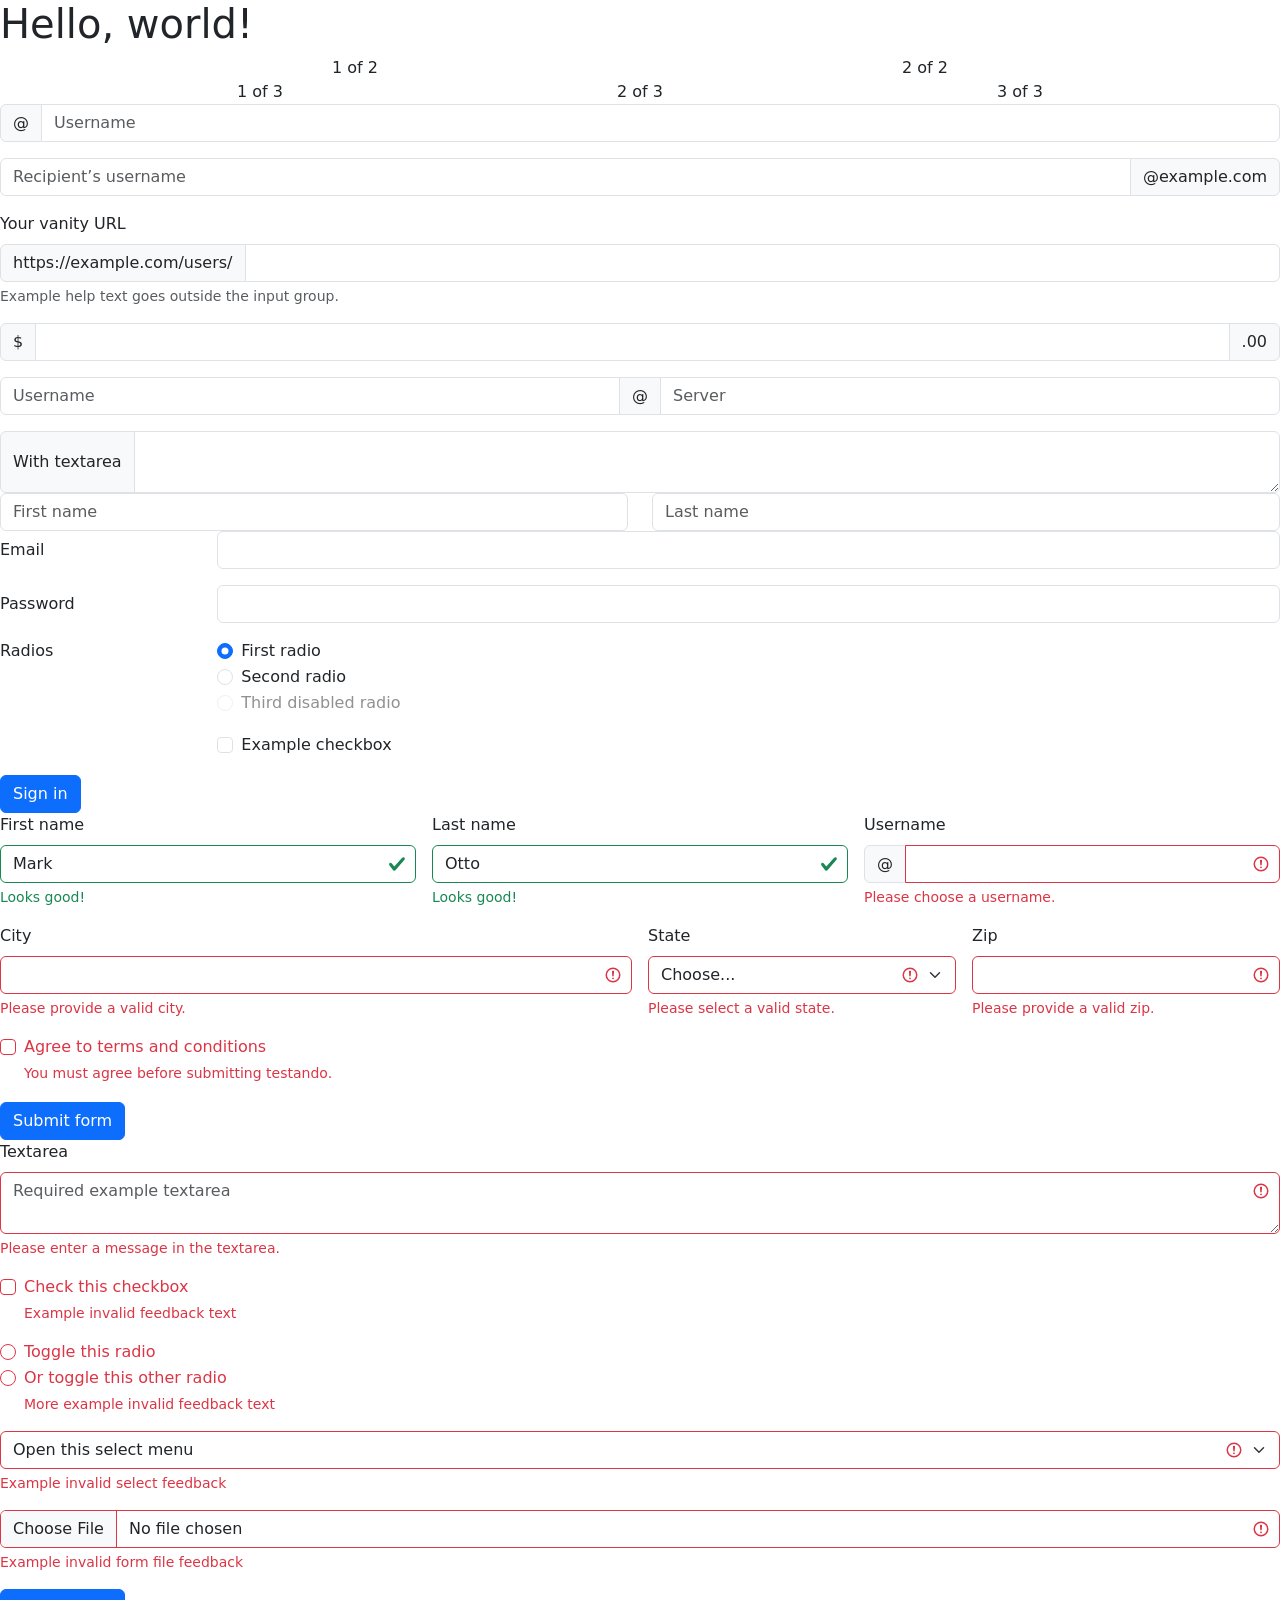
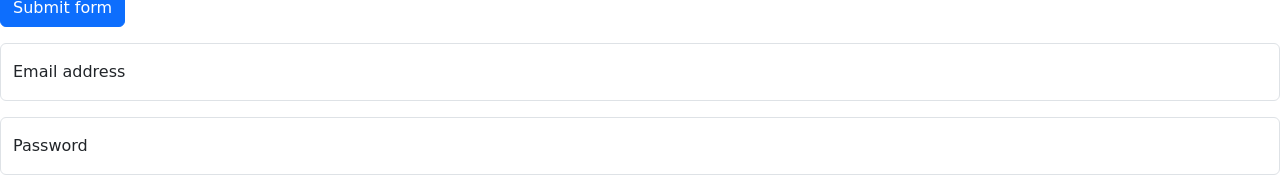
==== bootStrap.html @ ef49e244 "Testando o bootstrap" ====
<!doctype html>
<html lang="en">

<head>
    <meta charset="utf-8">
    <meta name="viewport" content="width=device-width, initial-scale=1">
    <title>Bootstrap demo</title>
    <link href="https://cdn.jsdelivr.net/npm/bootstrap@5.3.8/dist/css/bootstrap.min.css" rel="stylesheet"
        integrity="sha384-sRIl4kxILFvY47J16cr9ZwB07vP4J8+LH7qKQnuqkuIAvNWLzeN8tE5YBujZqJLB" crossorigin="anonymous">
</head>

<body>
    <h1>Hello, world!</h1>
    <div class="container text-center">
        <div class="row">
            <div class="col">
                1 of 2
            </div>
            <div class="col">
                2 of 2
            </div>
        </div>
        <div class="row">
            <div class="col">
                1 of 3
            </div>
            <div class="col">
                2 of 3
            </div>
            <div class="col">
                3 of 3
            </div>
        </div>
    </div>

    <div class="input-group mb-3">
        <span class="input-group-text" id="basic-addon1">@</span>
        <input type="text" class="form-control" placeholder="Username" aria-label="Username"
            aria-describedby="basic-addon1">
    </div>

    <div class="input-group mb-3">
        <input type="text" class="form-control" placeholder="Recipient’s username" aria-label="Recipient’s username"
            aria-describedby="basic-addon2">
        <span class="input-group-text" id="basic-addon2">@example.com</span>
    </div>

    <div class="mb-3">
        <label for="basic-url" class="form-label">Your vanity URL</label>
        <div class="input-group">
            <span class="input-group-text" id="basic-addon3">https://example.com/users/</span>
            <input type="text" class="form-control" id="basic-url" aria-describedby="basic-addon3 basic-addon4">
        </div>
        <div class="form-text" id="basic-addon4">Example help text goes outside the input group.</div>
    </div>

    <div class="input-group mb-3">
        <span class="input-group-text">$</span>
        <input type="text" class="form-control" aria-label="Amount (to the nearest dollar)">
        <span class="input-group-text">.00</span>
    </div>

    <div class="input-group mb-3">
        <input type="text" class="form-control" placeholder="Username" aria-label="Username">
        <span class="input-group-text">@</span>
        <input type="text" class="form-control" placeholder="Server" aria-label="Server">
    </div>

    <div class="input-group">
        <span class="input-group-text">With textarea</span>
        <textarea class="form-control" aria-label="With textarea"></textarea>
    </div>

    <div class="row">
        <div class="col">
            <input type="text" class="form-control" placeholder="First name" aria-label="First name">
        </div>
        <div class="col">
            <input type="text" class="form-control" placeholder="Last name" aria-label="Last name">
        </div>
    </div>
    <form>
        <div class="row mb-3">
            <label for="inputEmail3" class="col-sm-2 col-form-label">Email</label>
            <div class="col-sm-10">
                <input type="email" class="form-control" id="inputEmail3">
            </div>
        </div>
        <div class="row mb-3">
            <label for="inputPassword3" class="col-sm-2 col-form-label">Password</label>
            <div class="col-sm-10">
                <input type="password" class="form-control" id="inputPassword3">
            </div>
        </div>
        <fieldset class="row mb-3">
            <legend class="col-form-label col-sm-2 pt-0">Radios</legend>
            <div class="col-sm-10">
                <div class="form-check">
                    <input class="form-check-input" type="radio" name="gridRadios" id="gridRadios1" value="option1"
                        checked>
                    <label class="form-check-label" for="gridRadios1">
                        First radio
                    </label>
                </div>
                <div class="form-check">
                    <input class="form-check-input" type="radio" name="gridRadios" id="gridRadios2" value="option2">
                    <label class="form-check-label" for="gridRadios2">
                        Second radio
                    </label>
                </div>
                <div class="form-check disabled">
                    <input class="form-check-input" type="radio" name="gridRadios" id="gridRadios3" value="option3"
                        disabled>
                    <label class="form-check-label" for="gridRadios3">
                        Third disabled radio
                    </label>
                </div>
            </div>
        </fieldset>
        <div class="row mb-3">
            <div class="col-sm-10 offset-sm-2">
                <div class="form-check">
                    <input class="form-check-input" type="checkbox" id="gridCheck1">
                    <label class="form-check-label" for="gridCheck1">
                        Example checkbox
                    </label>
                </div>
            </div>
        </div>
        <button type="submit" class="btn btn-primary">Sign in</button>
    </form>

    <form class="row g-3">
        <div class="col-md-4">
            <label for="validationServer01" class="form-label">First name</label>
            <input type="text" class="form-control is-valid" id="validationServer01" value="Mark" required>
            <div class="valid-feedback">
                Looks good!
            </div>
        </div>
        <div class="col-md-4">
            <label for="validationServer02" class="form-label">Last name</label>
            <input type="text" class="form-control is-valid" id="validationServer02" value="Otto" required>
            <div class="valid-feedback">
                Looks good!
            </div>
        </div>
        <div class="col-md-4">
            <label for="validationServerUsername" class="form-label">Username</label>
            <div class="input-group has-validation">
                <span class="input-group-text" id="inputGroupPrepend3">@</span>
                <input type="text" class="form-control is-invalid" id="validationServerUsername"
                    aria-describedby="inputGroupPrepend3 validationServerUsernameFeedback" required>
                <div id="validationServerUsernameFeedback" class="invalid-feedback">
                    Please choose a username.
                </div>
            </div>
        </div>
        <div class="col-md-6">
            <label for="validationServer03" class="form-label">City</label>
            <input type="text" class="form-control is-invalid" id="validationServer03"
                aria-describedby="validationServer03Feedback" required>
            <div id="validationServer03Feedback" class="invalid-feedback">
                Please provide a valid city.
            </div>
        </div>
        <div class="col-md-3">
            <label for="validationServer04" class="form-label">State</label>
            <select class="form-select is-invalid" id="validationServer04" aria-describedby="validationServer04Feedback"
                required>
                <option selected disabled value="">Choose...</option>
                <option>...</option>
            </select>
            <div id="validationServer04Feedback" class="invalid-feedback">
                Please select a valid state.
            </div>
        </div>
        <div class="col-md-3">
            <label for="validationServer05" class="form-label">Zip</label>
            <input type="text" class="form-control is-invalid" id="validationServer05"
                aria-describedby="validationServer05Feedback" required>
            <div id="validationServer05Feedback" class="invalid-feedback">
                Please provide a valid zip.
            </div>
        </div>
        <div class="col-12">
            <div class="form-check">
                <input class="form-check-input is-invalid" type="checkbox" value="" id="invalidCheck3"
                    aria-describedby="invalidCheck3Feedback" required>
                <label class="form-check-label" for="invalidCheck3">
                    Agree to terms and conditions
                </label>
                <div id="invalidCheck3Feedback" class="invalid-feedback">
                    You must agree before submitting testando.
                </div>
            </div>
        </div>
        <div class="col-12">
            <button class="btn btn-primary" type="submit">Submit form</button>
        </div>
    </form>

    <form class="was-validated">
  <div class="mb-3">
    <label for="validationTextarea" class="form-label">Textarea</label>
    <textarea class="form-control" id="validationTextarea" placeholder="Required example textarea" required></textarea>
    <div class="invalid-feedback">
      Please enter a message in the textarea.
    </div>
  </div>

  <div class="form-check mb-3">
    <input type="checkbox" class="form-check-input" id="validationFormCheck1" required>
    <label class="form-check-label" for="validationFormCheck1">Check this checkbox</label>
    <div class="invalid-feedback">Example invalid feedback text</div>
  </div>

  <div class="form-check">
    <input type="radio" class="form-check-input" id="validationFormCheck2" name="radio-stacked" required>
    <label class="form-check-label" for="validationFormCheck2">Toggle this radio</label>
  </div>
  <div class="form-check mb-3">
    <input type="radio" class="form-check-input" id="validationFormCheck3" name="radio-stacked" required>
    <label class="form-check-label" for="validationFormCheck3">Or toggle this other radio</label>
    <div class="invalid-feedback">More example invalid feedback text</div>
  </div>

  <div class="mb-3">
    <select class="form-select" required aria-label="select example">
      <option value="">Open this select menu</option>
      <option value="1">One</option>
      <option value="2">Two</option>
      <option value="3">Three</option>
    </select>
    <div class="invalid-feedback">Example invalid select feedback</div>
  </div>

  <div class="mb-3">
    <input type="file" class="form-control" aria-label="file example" required>
    <div class="invalid-feedback">Example invalid form file feedback</div>
  </div>

  <div class="mb-3">
    <button class="btn btn-primary" type="submit" abled>Submit form</button>
  </div>
</form>

<div class="form-floating mb-3">
  <input type="email" class="form-control" id="floatingInput" placeholder="name@example.com">
  <label for="floatingInput">Email address</label>
</div>
<div class="form-floating">
  <input type="password" class="form-control" id="floatingPassword" placeholder="Password">
  <label for="floatingPassword">Password</label>
</div>
    <script src="https://cdn.jsdelivr.net/npm/bootstrap@5.3.8/dist/js/bootstrap.bundle.min.js"
        integrity="sha384-FKyoEForCGlyvwx9Hj09JcYn3nv7wiPVlz7YYwJrWVcXK/BmnVDxM+D2scQbITxI"
        crossorigin="anonymous"></script>
</body>

</html>
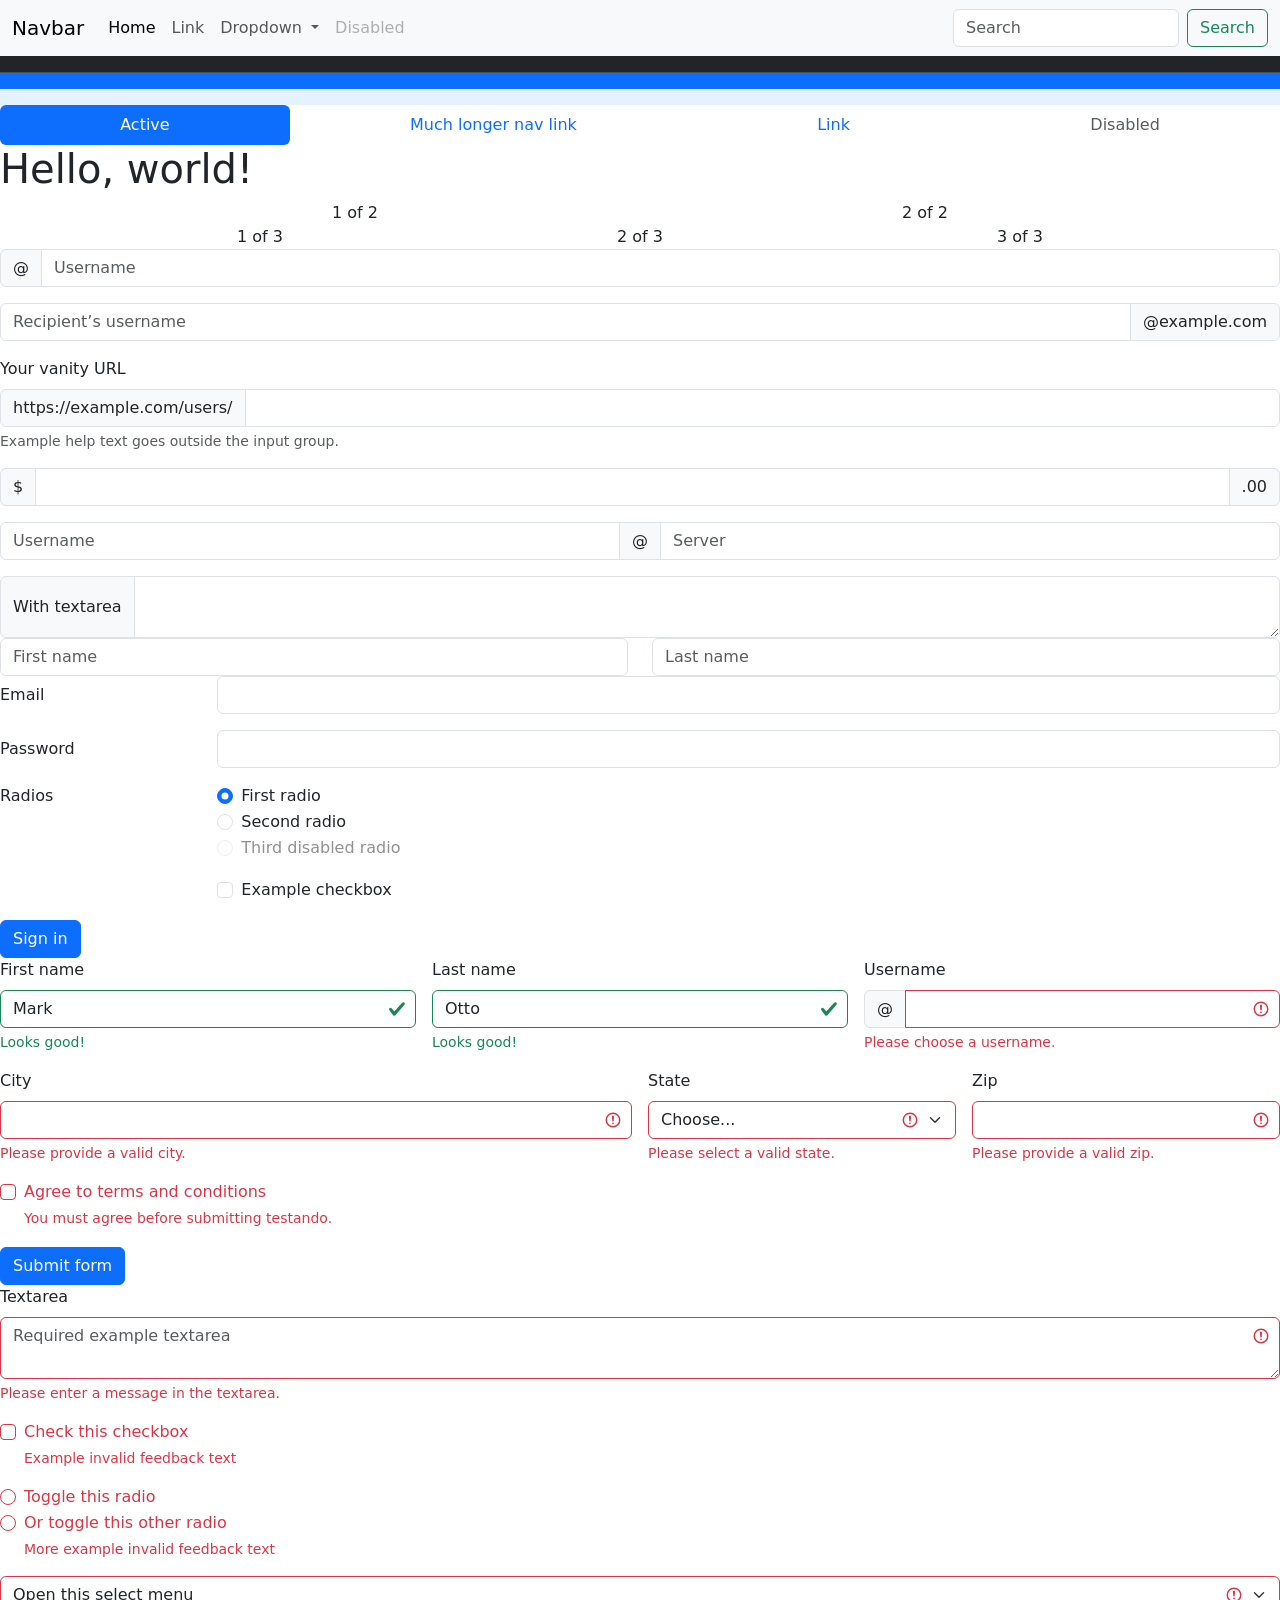
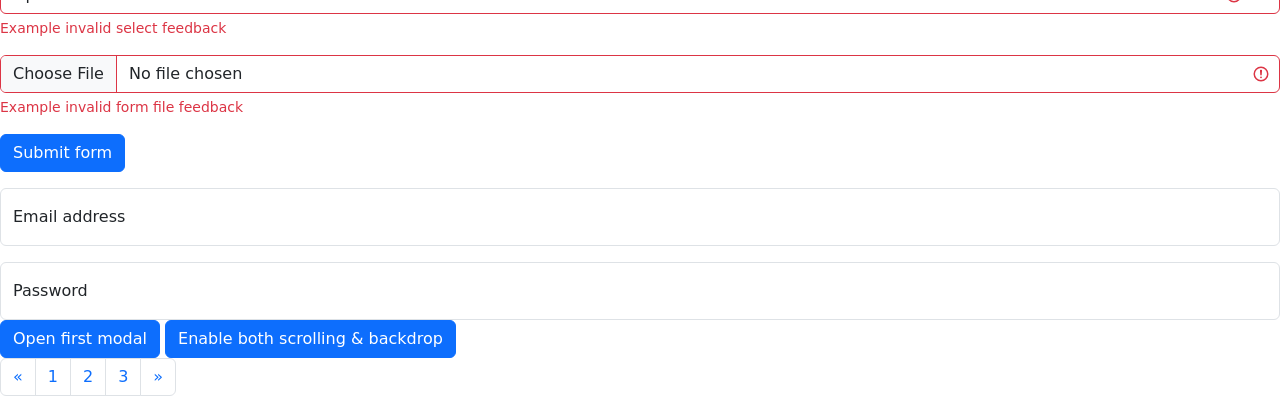
==== commit ee7e240a: "criãção login" ====
--- a/bootStrap.html
+++ b/bootStrap.html
@@ -10,7 +10,76 @@
 </head>
 
 <body>
+    <nav class="navbar navbar-expand-lg bg-body-tertiary">
+        <div class="container-fluid">
+            <a class="navbar-brand" href="#">Navbar</a>
+            <button class="navbar-toggler" type="button" data-bs-toggle="collapse"
+                data-bs-target="#navbarSupportedContent" aria-controls="navbarSupportedContent" aria-expanded="false"
+                aria-label="Toggle navigation">
+                <span class="navbar-toggler-icon"></span>
+            </button>
+            <div class="collapse navbar-collapse" id="navbarSupportedContent">
+                <ul class="navbar-nav me-auto mb-2 mb-lg-0">
+                    <li class="nav-item">
+                        <a class="nav-link active" aria-current="page" href="#">Home</a>
+                    </li>
+                    <li class="nav-item">
+                        <a class="nav-link" href="#">Link</a>
+                    </li>
+                    <li class="nav-item dropdown">
+                        <a class="nav-link dropdown-toggle" href="#" role="button" data-bs-toggle="dropdown"
+                            aria-expanded="false">
+                            Dropdown
+                        </a>
+                        <ul class="dropdown-menu">
+                            <li><a class="dropdown-item" href="#">Action</a></li>
+                            <li><a class="dropdown-item" href="#">Another action</a></li>
+                            <li>
+                                <hr class="dropdown-divider">
+                            </li>
+                            <li><a class="dropdown-item" href="#">Something else here</a></li>
+                        </ul>
+                    </li>
+                    <li class="nav-item">
+                        <a class="nav-link disabled" aria-disabled="true">Disabled</a>
+                    </li>
+                </ul>
+                <form class="d-flex" role="search">
+                    <input class="form-control me-2" type="search" placeholder="Search" aria-label="Search" />
+                    <button class="btn btn-outline-success" type="submit">Search</button>
+                </form>
+            </div>
+        </div>
+    </nav>
+
+    <nav class="navbar bg-dark border-bottom border-body" data-bs-theme="dark">
+  <!-- Navbar content -->
+</nav>
+
+<nav class="navbar bg-primary" data-bs-theme="dark">
+  <!-- Navbar content -->
+</nav>
+
+<nav class="navbar" style="background-color: #e3f2fd;" data-bs-theme="light">
+  <!-- Navbar content -->
+</nav>
+
+<ul class="nav nav-pills nav-fill">
+  <li class="nav-item">
+    <a class="nav-link active" aria-current="page" href="#">Active</a>
+  </li>
+  <li class="nav-item">
+    <a class="nav-link" href="#">Much longer nav link</a>
+  </li>
+  <li class="nav-item">
+    <a class="nav-link" href="#">Link</a>
+  </li>
+  <li class="nav-item">
+    <a class="nav-link disabled" aria-disabled="true">Disabled</a>
+  </li>
+</ul>
     <h1>Hello, world!</h1>
+
     <div class="container text-center">
         <div class="row">
             <div class="col">
@@ -201,58 +270,127 @@
     </form>
 
     <form class="was-validated">
-  <div class="mb-3">
-    <label for="validationTextarea" class="form-label">Textarea</label>
-    <textarea class="form-control" id="validationTextarea" placeholder="Required example textarea" required></textarea>
-    <div class="invalid-feedback">
-      Please enter a message in the textarea.
-    </div>
+        <div class="mb-3">
+            <label for="validationTextarea" class="form-label">Textarea</label>
+            <textarea class="form-control" id="validationTextarea" placeholder="Required example textarea"
+                required></textarea>
+            <div class="invalid-feedback">
+                Please enter a message in the textarea.
+            </div>
+        </div>
+
+        <div class="form-check mb-3">
+            <input type="checkbox" class="form-check-input" id="validationFormCheck1" required>
+            <label class="form-check-label" for="validationFormCheck1">Check this checkbox</label>
+            <div class="invalid-feedback">Example invalid feedback text</div>
+        </div>
+
+        <div class="form-check">
+            <input type="radio" class="form-check-input" id="validationFormCheck2" name="radio-stacked" required>
+            <label class="form-check-label" for="validationFormCheck2">Toggle this radio</label>
+        </div>
+        <div class="form-check mb-3">
+            <input type="radio" class="form-check-input" id="validationFormCheck3" name="radio-stacked" required>
+            <label class="form-check-label" for="validationFormCheck3">Or toggle this other radio</label>
+            <div class="invalid-feedback">More example invalid feedback text</div>
+        </div>
+
+        <div class="mb-3">
+            <select class="form-select" required aria-label="select example">
+                <option value="">Open this select menu</option>
+                <option value="1">One</option>
+                <option value="2">Two</option>
+                <option value="3">Three</option>
+            </select>
+            <div class="invalid-feedback">Example invalid select feedback</div>
+        </div>
+
+        <div class="mb-3">
+            <input type="file" class="form-control" aria-label="file example" required>
+            <div class="invalid-feedback">Example invalid form file feedback</div>
+        </div>
+
+        <div class="mb-3">
+            <button class="btn btn-primary" type="submit" abled>Submit form</button>
+        </div>
+    </form>
+
+    <div class="form-floating mb-3">
+        <input type="email" class="form-control" id="floatingInput" placeholder="name@example.com">
+        <label for="floatingInput">Email address</label>
+    </div>
+    <div class="form-floating">
+        <input type="password" class="form-control" id="floatingPassword" placeholder="Password">
+        <label for="floatingPassword">Password</label>
+    </div>
+
+    <div class="modal fade" id="exampleModalToggle" aria-hidden="true" aria-labelledby="exampleModalToggleLabel"
+        tabindex="-1">
+        <div class="modal-dialog modal-dialog-centered">
+            <div class="modal-content">
+                <div class="modal-header">
+                    <h1 class="modal-title fs-5" id="exampleModalToggleLabel">Modal 1</h1>
+                    <button type="button" class="btn-close" data-bs-dismiss="modal" aria-label="Close"></button>
+                </div>
+                <div class="modal-body">
+                    Show a second modal and hide this one with the button below.
+                </div>
+                <div class="modal-footer">
+                    <button class="btn btn-primary" data-bs-target="#exampleModalToggle2" data-bs-toggle="modal">Open
+                        second modal</button>
+                </div>
+            </div>
+        </div>
+    </div>
+    <div class="modal fade" id="exampleModalToggle2" aria-hidden="true" aria-labelledby="exampleModalToggleLabel2"
+        tabindex="-1">
+        <div class="modal-dialog modal-dialog-centered">
+            <div class="modal-content">
+                <div class="modal-header">
+                    <h1 class="modal-title fs-5" id="exampleModalToggleLabel2">Modal 2</h1>
+                    <button type="button" class="btn-close" data-bs-dismiss="modal" aria-label="Close"></button>
+                </div>
+                <div class="modal-body">
+                    Hide this modal and show the first with the button below.
+                </div>
+                <div class="modal-footer">
+                    <button class="btn btn-primary" data-bs-target="#exampleModalToggle" data-bs-toggle="modal">Back to
+                        first</button>
+                </div>
+            </div>
+        </div>
+    </div>
+    <button class="btn btn-primary" data-bs-target="#exampleModalToggle" data-bs-toggle="modal">Open first
+        modal</button>
+
+        <button class="btn btn-primary" type="button" data-bs-toggle="offcanvas" data-bs-target="#offcanvasWithBothOptions" aria-controls="offcanvasWithBothOptions">Enable both scrolling & backdrop</button>
+
+<div class="offcanvas offcanvas-start" data-bs-scroll="true" tabindex="-1" id="offcanvasWithBothOptions" aria-labelledby="offcanvasWithBothOptionsLabel">
+  <div class="offcanvas-header">
+    <h5 class="offcanvas-title" id="offcanvasWithBothOptionsLabel">Backdrop with scrolling</h5>
+    <button type="button" class="btn-close" data-bs-dismiss="offcanvas" aria-label="Close"></button>
   </div>
-
-  <div class="form-check mb-3">
-    <input type="checkbox" class="form-check-input" id="validationFormCheck1" required>
-    <label class="form-check-label" for="validationFormCheck1">Check this checkbox</label>
-    <div class="invalid-feedback">Example invalid feedback text</div>
+  <div class="offcanvas-body">
+    <p>Try scrolling the rest of the page to see this option in action.</p>
   </div>
-
-  <div class="form-check">
-    <input type="radio" class="form-check-input" id="validationFormCheck2" name="radio-stacked" required>
-    <label class="form-check-label" for="validationFormCheck2">Toggle this radio</label>
-  </div>
-  <div class="form-check mb-3">
-    <input type="radio" class="form-check-input" id="validationFormCheck3" name="radio-stacked" required>
-    <label class="form-check-label" for="validationFormCheck3">Or toggle this other radio</label>
-    <div class="invalid-feedback">More example invalid feedback text</div>
-  </div>
-
-  <div class="mb-3">
-    <select class="form-select" required aria-label="select example">
-      <option value="">Open this select menu</option>
-      <option value="1">One</option>
-      <option value="2">Two</option>
-      <option value="3">Three</option>
-    </select>
-    <div class="invalid-feedback">Example invalid select feedback</div>
-  </div>
-
-  <div class="mb-3">
-    <input type="file" class="form-control" aria-label="file example" required>
-    <div class="invalid-feedback">Example invalid form file feedback</div>
-  </div>
-
-  <div class="mb-3">
-    <button class="btn btn-primary" type="submit" abled>Submit form</button>
-  </div>
-</form>
-
-<div class="form-floating mb-3">
-  <input type="email" class="form-control" id="floatingInput" placeholder="name@example.com">
-  <label for="floatingInput">Email address</label>
 </div>
-<div class="form-floating">
-  <input type="password" class="form-control" id="floatingPassword" placeholder="Password">
-  <label for="floatingPassword">Password</label>
-</div>
+<nav aria-label="Page navigation example">
+  <ul class="pagination">
+    <li class="page-item">
+      <a class="page-link" href="#" aria-label="Previous">
+        <span aria-hidden="true">&laquo;</span>
+      </a>
+    </li>
+    <li class="page-item"><a class="page-link" href="#">1</a></li>
+    <li class="page-item"><a class="page-link" href="#">2</a></li>
+    <li class="page-item"><a class="page-link" href="#">3</a></li>
+    <li class="page-item">
+      <a class="page-link" href="#" aria-label="Next">
+        <span aria-hidden="true">&raquo;</span>
+      </a>
+    </li>
+  </ul>
+</nav> 
     <script src="https://cdn.jsdelivr.net/npm/bootstrap@5.3.8/dist/js/bootstrap.bundle.min.js"
         integrity="sha384-FKyoEForCGlyvwx9Hj09JcYn3nv7wiPVlz7YYwJrWVcXK/BmnVDxM+D2scQbITxI"
         crossorigin="anonymous"></script>
